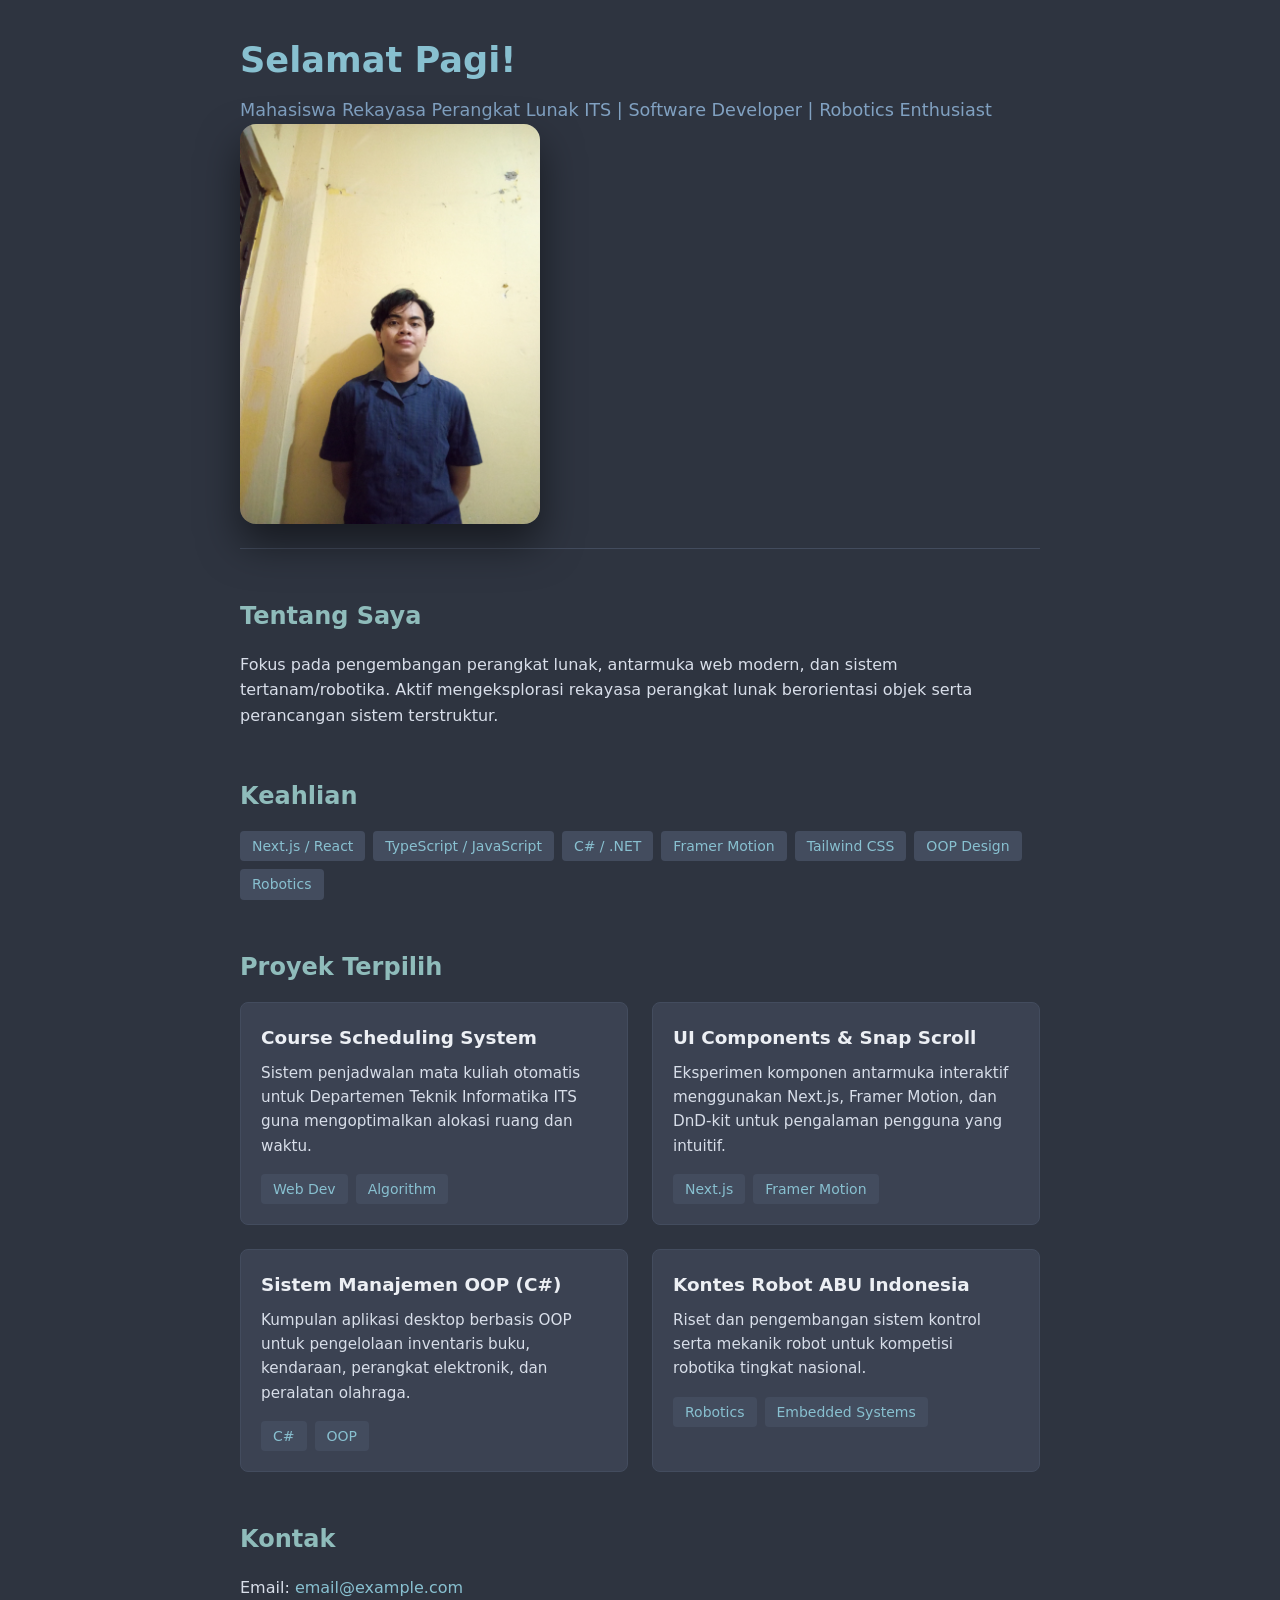
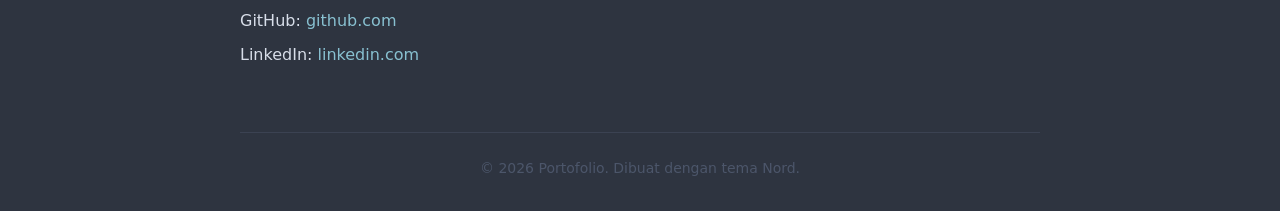
==== app/src/daffa/src/index.html @ e0f4303d "kalau ngasih format jangan mepet-mepet poo mas" ====
<!DOCTYPE html>
<html lang="id">
	<head>
		<meta charset="UTF-8">
		<meta name="viewport" content="width=device-width, initial-scale=1.0">
		<title>Portofolio</title>
		<style>
/* Nord Color Palette */
:root {
	--nord0: #2e3440;
	--nord1: #3b4252;
	--nord2: #434c5e;
	--nord3: #4c566a;
	--nord4: #d8dee9;
	--nord5: #e5e9f0;
	--nord6: #eceff4;
	--nord7: #8fbcbb;
	--nord8: #88c0d0;
	--nord9: #81a1c1;
	--nord10: #5e81ac;
	--nord11: #bf616a;
	--nord12: #d08770;
	--nord13: #ebcb8b;
	--nord14: #a3be8c;
	--nord15: #b48ead;
}

* {
	box-sizing: border-box;
	margin: 0;
	padding: 0;
}

		body {
			font-family: system-ui, -apple-system, BlinkMacSystemFont, 'Segoe UI', Roboto, sans-serif;
			background-color: var(--nord0);
			color: var(--nord4);
			line-height: 1.6;
			padding: 2rem 1rem;
		}

		.container {
			max-width: 800px;
			margin: 0 auto;
		}

		header {
			margin-bottom: 3rem;
			border-bottom: 1px solid var(--nord2);
			padding-bottom: 1.5rem;
		}

		h1 {
			color: var(--nord8);
			font-size: 2.2rem;
			margin-bottom: 0.5rem;
		}

		p.subtitle {
			color: var(--nord9);
			font-size: 1.1rem;
		}

		section {
			margin-bottom: 3rem;
		}

		h2 {
			color: var(--nord7);
			font-size: 1.5rem;
			margin-bottom: 1rem;
			display: flex;
			align-items: center;
			gap: 0.5rem;
		}

		.tags {
			display: flex;
			flex-wrap: wrap;
			gap: 0.5rem;
			margin-top: 0.5rem;
		}

		.tag {
			background-color: var(--nord2);
			color: var(--nord8);
			padding: 0.25rem 0.75rem;
			border-radius: 4px;
			font-size: 0.875rem;
			font-weight: 500;
		}

		.projects-grid {
			display: grid;
			grid-template-columns: 1fr;
			gap: 1.5rem;
		}

		@media (min-width: 640px) {
			.projects-grid {
				grid-template-columns: repeat(2, 1fr);
			}
		}

		.card {
			background-color: var(--nord1);
			border: 1px solid var(--nord2);
			border-radius: 8px;
			padding: 1.25rem;
			transition: transform 0.2s ease, border-color 0.2s ease;
		}

		.card:hover {
			transform: translateY(-2px);
			border-color: var(--nord8);
		}

		.card h3 {
			color: var(--nord6);
			font-size: 1.15rem;
			margin-bottom: 0.5rem;
		}

		.card p {
			color: var(--nord4);
			font-size: 0.95rem;
			margin-bottom: 1rem;
		}

		.contact-list {
			list-style: none;
		}

		.contact-list li {
			margin-bottom: 0.5rem;
		}

		a {
			color: var(--nord8);
			text-decoration: none;
			transition: color 0.2s ease;
		}

		a:hover {
			color: var(--nord7);
			text-decoration: underline;
		}

		footer {
			margin-top: 4rem;
			text-align: center;
			color: var(--nord3);
			font-size: 0.875rem;
			border-top: 1px solid var(--nord1);
			padding-top: 1.5rem;
		}
		.image-container {
			position: relative;
			width: 300px;
			height: 400px;
			background-color: var(--card-bg);
			border-radius: 16px;
			box-shadow: 0 20px 40px rgba(0, 0, 0, 0.5);
			overflow: hidden;
			/* Smooth return transition when cursor leaves */
			transition: transform 0.5s cubic-bezier(0.25, 1, 0.5, 1);
			will-change: transform;
		}

		.image-container img {
			width: 100%;
			height: 100%;
			object-fit: cover;
			pointer-events: none; /* Prevents image dragging glitches */
		}
		</style>
	</head>
	<body>

		<div class="container">
			<header>
				<h1 id="greeting">Halo!</h1>
				<p class="subtitle">Mahasiswa Rekayasa Perangkat Lunak ITS | Software Developer | Robotics Enthusiast</p>
				<div class="image-container" id="magnetic-image">
					<img src="../assets/gw-pas-masih-ganteng.jpg" alt="Avoidance Demo">
				</div>
			</header>

			<section id="about">
				<h2>Tentang Saya</h2>
				<p>
				Fokus pada pengembangan perangkat lunak, antarmuka web modern, dan sistem tertanam/robotika.
				Aktif mengeksplorasi rekayasa perangkat lunak berorientasi objek serta perancangan sistem terstruktur.
				</p>
			</section>

			<section id="skills">
				<h2>Keahlian</h2>
				<div class="tags">
					<span class="tag">Next.js / React</span>
					<span class="tag">TypeScript / JavaScript</span>
					<span class="tag">C# / .NET</span>
					<span class="tag">Framer Motion</span>
					<span class="tag">Tailwind CSS</span>
					<span class="tag">OOP Design</span>
					<span class="tag">Robotics</span>
				</div>
			</section>

			<section id="projects">
				<h2>Proyek Terpilih</h2>
				<div class="projects-grid">

					<div class="card">
						<h3>Course Scheduling System</h3>
						<p>Sistem penjadwalan mata kuliah otomatis untuk Departemen Teknik Informatika ITS guna mengoptimalkan alokasi ruang dan waktu.</p>
						<div class="tags">
							<span class="tag">Web Dev</span>
							<span class="tag">Algorithm</span>
						</div>
					</div>

					<div class="card">
						<h3>UI Components & Snap Scroll</h3>
						<p>Eksperimen komponen antarmuka interaktif menggunakan Next.js, Framer Motion, dan DnD-kit untuk pengalaman pengguna yang intuitif.</p>
						<div class="tags">
							<span class="tag">Next.js</span>
							<span class="tag">Framer Motion</span>
						</div>
					</div>

					<div class="card">
						<h3>Sistem Manajemen OOP (C#)</h3>
						<p>Kumpulan aplikasi desktop berbasis OOP untuk pengelolaan inventaris buku, kendaraan, perangkat elektronik, dan peralatan olahraga.</p>
						<div class="tags">
							<span class="tag">C#</span>
							<span class="tag">OOP</span>
						</div>
					</div>

					<div class="card">
						<h3>Kontes Robot ABU Indonesia</h3>
						<p>Riset dan pengembangan sistem kontrol serta mekanik robot untuk kompetisi robotika tingkat nasional.</p>
						<div class="tags">
							<span class="tag">Robotics</span>
							<span class="tag">Embedded Systems</span>
						</div>
					</div>

				</div>
			</section>

			<section id="contact">
				<h2>Kontak</h2>
				<ul class="contact-list">
					<li>Email: <a href="mailto:email@example.com">email@example.com</a></li>
					<li>GitHub: <a href="https://github.com" target="_blank" rel="noopener">github.com</a></li>
					<li>LinkedIn: <a href="https://linkedin.com" target="_blank" rel="noopener">linkedin.com</a></li>
				</ul>
			</section>

			<footer>
				<p>&copy; <span id="year"></span> Portofolio. Dibuat dengan tema Nord.</p>
			</footer>
		</div>

		<script>
			// Salam dinamis berdasarkan waktu
			const hour = new Date().getHours();
			const greetingEl = document.getElementById('greeting');

			if (hour < 11) {
				greetingEl.textContent = 'Selamat Pagi!';
			} else if (hour < 15) {
				greetingEl.textContent = 'Selamat Siang!';
			} else if (hour < 18) {
				greetingEl.textContent = 'Selamat Sore!';
			} else {
				greetingEl.textContent = 'Selamat Malam!';
			}

			// Tahun footer otomatis
			document.getElementById('year').textContent = new Date().getFullYear();
			const el = document.getElementById('magnetic-image');

			// Configuration constants
			const AVOID_RADIUS = 200; // How close the mouse needs to get (in pixels)
			const PUSH_STRENGTH = 40;  // Maximum distance the image will move away (in pixels)

			window.addEventListener('mousemove', (e) => {
				// Get the bounding box of the image element
				const rect = el.getBoundingClientRect();

				// Calculate the center coordinates of the image
				const elX = rect.left + rect.width / 2;
				const elY = rect.top + rect.height / 2;

				// Calculate distance between mouse and image center
				const deltaX = e.clientX - elX;
				const deltaY = e.clientY - elY;
				const distance = Math.hypot(deltaX, deltaY);

				// If mouse is within the avoidance radius
				if (distance < AVOID_RADIUS) {
					// Calculate the force based on how close the mouse is (closer = stronger push)
					const force = (AVOID_RADIUS - distance) / AVOID_RADIUS;

					// Calculate angle of movement
					const angle = Math.atan2(deltaY, deltaX);

					// Calculate the inverse (opposite) translation coordinates
					const moveX = -Math.cos(angle) * force * PUSH_STRENGTH;
					const moveY = -Math.sin(angle) * force * PUSH_STRENGTH;

					// Temporarily disable the CSS transition for real-time tracking
					el.style.transition = 'none';
					el.style.transform = `translate(${moveX}px, ${moveY}px)`;
				} else {
					// Reset position and re-enable smooth spring back transition
					el.style.transition = 'transform 0.5s cubic-bezier(0.25, 1, 0.5, 1)';
					el.style.transform = 'translate(0px, 0px)';
				}
			});
		</script>
	</body>
</html>
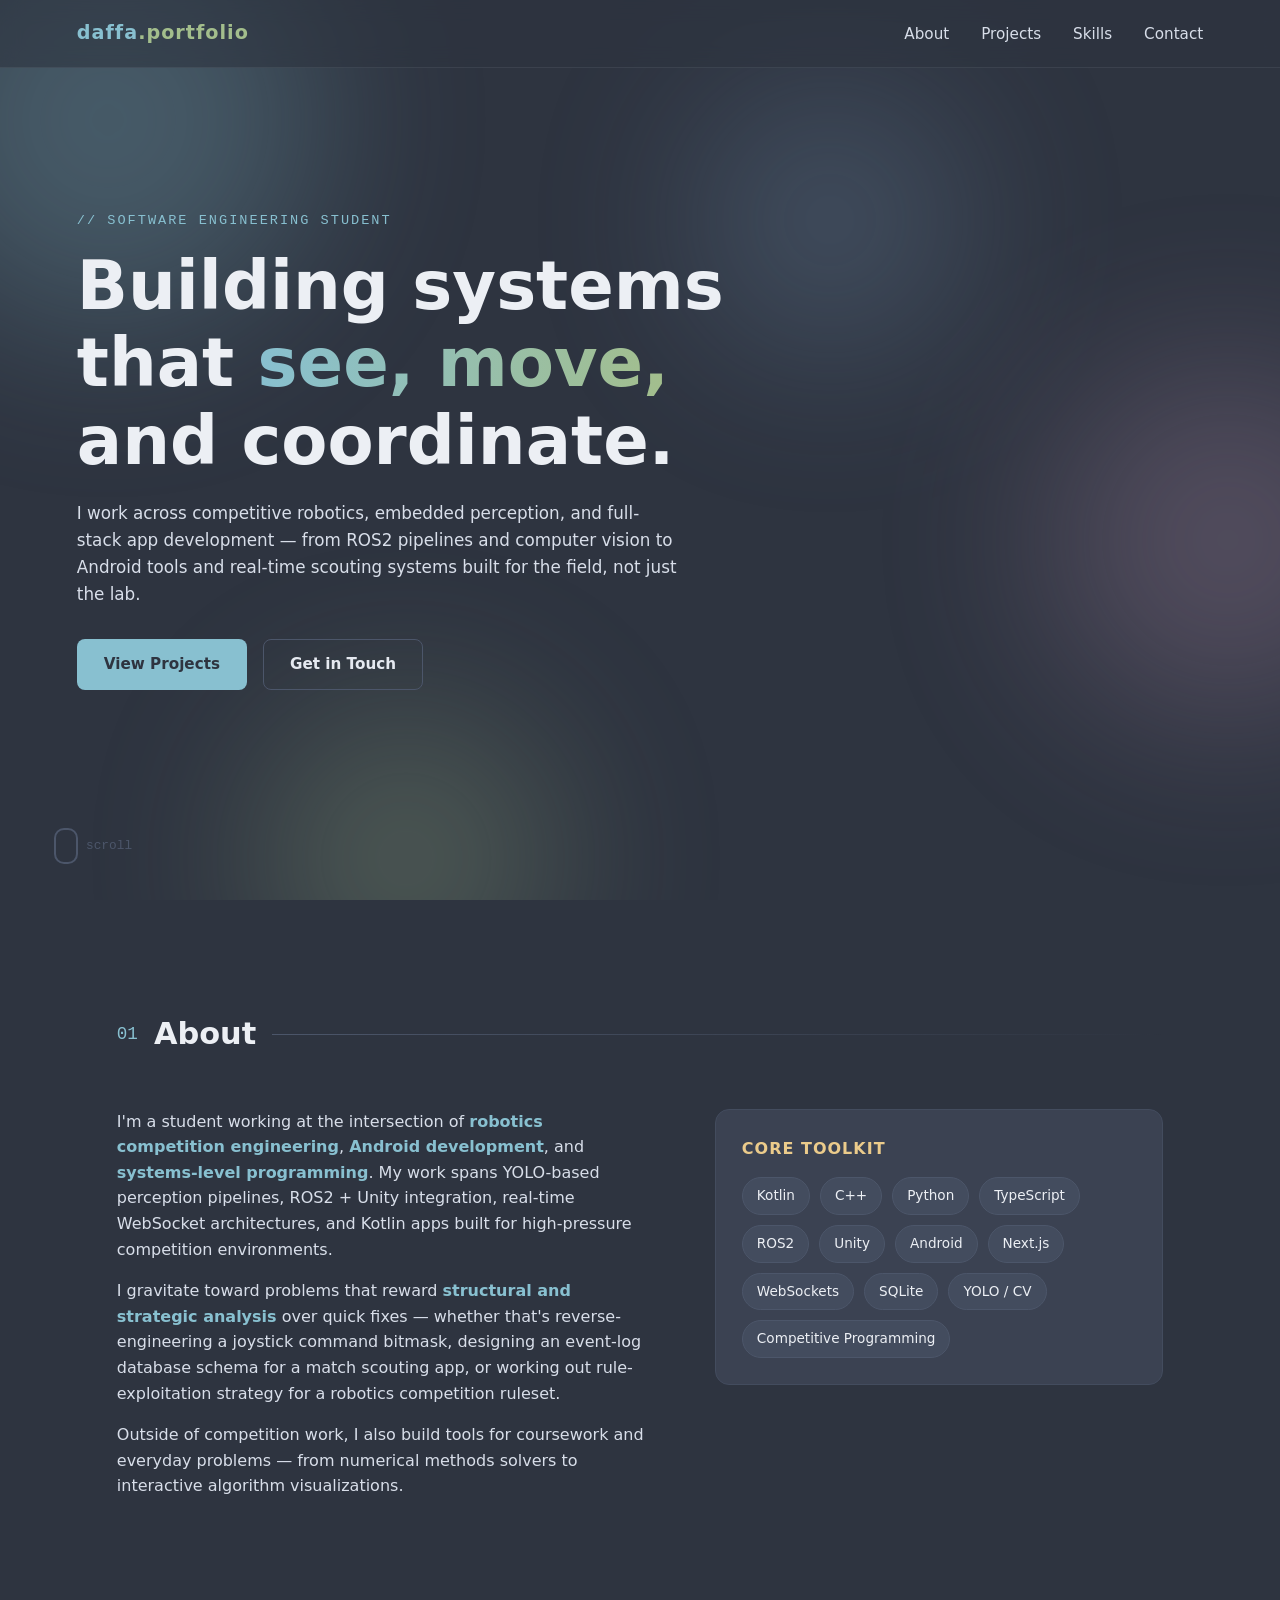
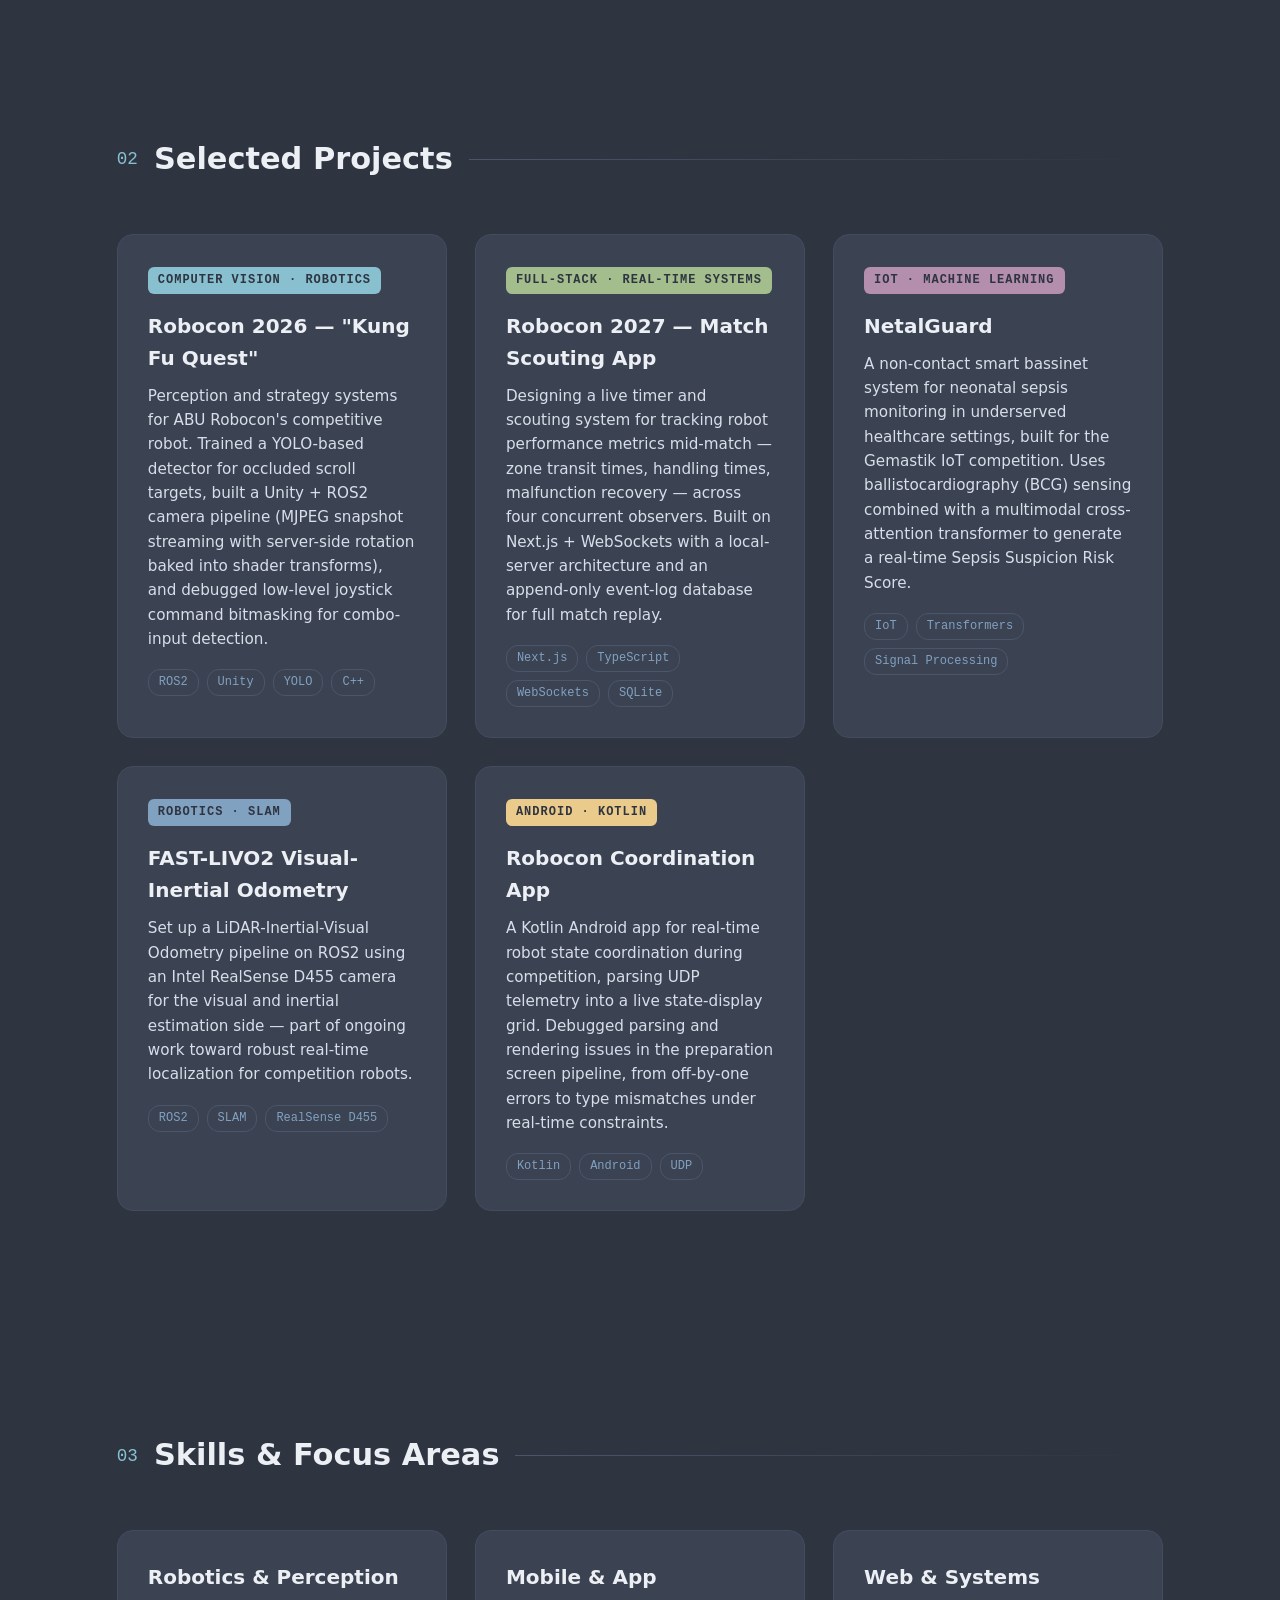
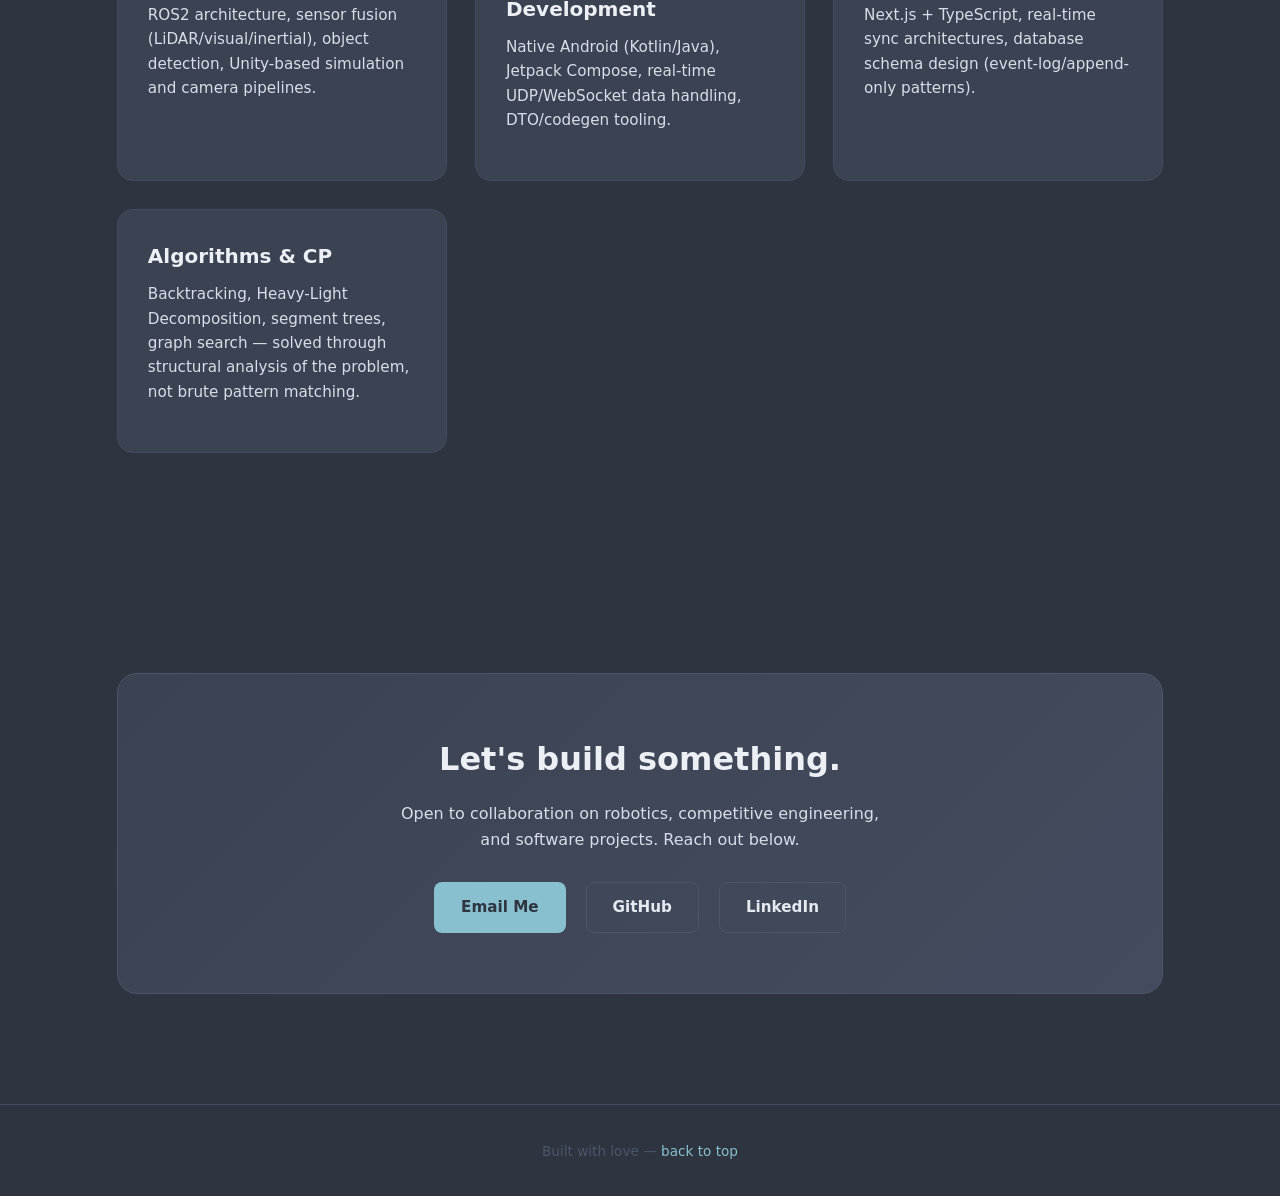
==== commit 93c6f25f: "ubah html" ====
--- a/app/src/daffa/src/index.html
+++ b/app/src/daffa/src/index.html
@@ -1,326 +1,355 @@
 <!DOCTYPE html>
-<html lang="id">
-	<head>
-		<meta charset="UTF-8">
-		<meta name="viewport" content="width=device-width, initial-scale=1.0">
-		<title>Portofolio</title>
-		<style>
-/* Nord Color Palette */
-:root {
-	--nord0: #2e3440;
-	--nord1: #3b4252;
-	--nord2: #434c5e;
-	--nord3: #4c566a;
-	--nord4: #d8dee9;
-	--nord5: #e5e9f0;
-	--nord6: #eceff4;
-	--nord7: #8fbcbb;
-	--nord8: #88c0d0;
-	--nord9: #81a1c1;
-	--nord10: #5e81ac;
-	--nord11: #bf616a;
-	--nord12: #d08770;
-	--nord13: #ebcb8b;
-	--nord14: #a3be8c;
-	--nord15: #b48ead;
-}
-
-* {
-	box-sizing: border-box;
-	margin: 0;
-	padding: 0;
-}
-
-		body {
-			font-family: system-ui, -apple-system, BlinkMacSystemFont, 'Segoe UI', Roboto, sans-serif;
-			background-color: var(--nord0);
-			color: var(--nord4);
-			line-height: 1.6;
-			padding: 2rem 1rem;
-		}
-
-		.container {
-			max-width: 800px;
-			margin: 0 auto;
-		}
-
-		header {
-			margin-bottom: 3rem;
-			border-bottom: 1px solid var(--nord2);
-			padding-bottom: 1.5rem;
-		}
-
-		h1 {
-			color: var(--nord8);
-			font-size: 2.2rem;
-			margin-bottom: 0.5rem;
-		}
-
-		p.subtitle {
-			color: var(--nord9);
-			font-size: 1.1rem;
-		}
-
-		section {
-			margin-bottom: 3rem;
-		}
-
-		h2 {
-			color: var(--nord7);
-			font-size: 1.5rem;
-			margin-bottom: 1rem;
-			display: flex;
-			align-items: center;
-			gap: 0.5rem;
-		}
-
-		.tags {
-			display: flex;
-			flex-wrap: wrap;
-			gap: 0.5rem;
-			margin-top: 0.5rem;
-		}
-
-		.tag {
-			background-color: var(--nord2);
-			color: var(--nord8);
-			padding: 0.25rem 0.75rem;
-			border-radius: 4px;
-			font-size: 0.875rem;
-			font-weight: 500;
-		}
-
-		.projects-grid {
-			display: grid;
-			grid-template-columns: 1fr;
-			gap: 1.5rem;
-		}
-
-		@media (min-width: 640px) {
-			.projects-grid {
-				grid-template-columns: repeat(2, 1fr);
-			}
-		}
-
-		.card {
-			background-color: var(--nord1);
-			border: 1px solid var(--nord2);
-			border-radius: 8px;
-			padding: 1.25rem;
-			transition: transform 0.2s ease, border-color 0.2s ease;
-		}
-
-		.card:hover {
-			transform: translateY(-2px);
-			border-color: var(--nord8);
-		}
-
-		.card h3 {
-			color: var(--nord6);
-			font-size: 1.15rem;
-			margin-bottom: 0.5rem;
-		}
-
-		.card p {
-			color: var(--nord4);
-			font-size: 0.95rem;
-			margin-bottom: 1rem;
-		}
-
-		.contact-list {
-			list-style: none;
-		}
-
-		.contact-list li {
-			margin-bottom: 0.5rem;
-		}
-
-		a {
-			color: var(--nord8);
-			text-decoration: none;
-			transition: color 0.2s ease;
-		}
-
-		a:hover {
-			color: var(--nord7);
-			text-decoration: underline;
-		}
-
-		footer {
-			margin-top: 4rem;
-			text-align: center;
-			color: var(--nord3);
-			font-size: 0.875rem;
-			border-top: 1px solid var(--nord1);
-			padding-top: 1.5rem;
-		}
-		.image-container {
-			position: relative;
-			width: 300px;
-			height: 400px;
-			background-color: var(--card-bg);
-			border-radius: 16px;
-			box-shadow: 0 20px 40px rgba(0, 0, 0, 0.5);
-			overflow: hidden;
-			/* Smooth return transition when cursor leaves */
-			transition: transform 0.5s cubic-bezier(0.25, 1, 0.5, 1);
-			will-change: transform;
-		}
-
-		.image-container img {
-			width: 100%;
-			height: 100%;
-			object-fit: cover;
-			pointer-events: none; /* Prevents image dragging glitches */
-		}
-		</style>
-	</head>
-	<body>
-
-		<div class="container">
-			<header>
-				<h1 id="greeting">Halo!</h1>
-				<p class="subtitle">Mahasiswa Rekayasa Perangkat Lunak ITS | Software Developer | Robotics Enthusiast</p>
-				<div class="image-container" id="magnetic-image">
-					<img src="../assets/gw-pas-masih-ganteng.jpg" alt="Avoidance Demo">
-				</div>
-			</header>
-
-			<section id="about">
-				<h2>Tentang Saya</h2>
-				<p>
-				Fokus pada pengembangan perangkat lunak, antarmuka web modern, dan sistem tertanam/robotika.
-				Aktif mengeksplorasi rekayasa perangkat lunak berorientasi objek serta perancangan sistem terstruktur.
-				</p>
-			</section>
-
-			<section id="skills">
-				<h2>Keahlian</h2>
-				<div class="tags">
-					<span class="tag">Next.js / React</span>
-					<span class="tag">TypeScript / JavaScript</span>
-					<span class="tag">C# / .NET</span>
-					<span class="tag">Framer Motion</span>
-					<span class="tag">Tailwind CSS</span>
-					<span class="tag">OOP Design</span>
-					<span class="tag">Robotics</span>
-				</div>
-			</section>
-
-			<section id="projects">
-				<h2>Proyek Terpilih</h2>
-				<div class="projects-grid">
-
-					<div class="card">
-						<h3>Course Scheduling System</h3>
-						<p>Sistem penjadwalan mata kuliah otomatis untuk Departemen Teknik Informatika ITS guna mengoptimalkan alokasi ruang dan waktu.</p>
-						<div class="tags">
-							<span class="tag">Web Dev</span>
-							<span class="tag">Algorithm</span>
-						</div>
-					</div>
-
-					<div class="card">
-						<h3>UI Components & Snap Scroll</h3>
-						<p>Eksperimen komponen antarmuka interaktif menggunakan Next.js, Framer Motion, dan DnD-kit untuk pengalaman pengguna yang intuitif.</p>
-						<div class="tags">
-							<span class="tag">Next.js</span>
-							<span class="tag">Framer Motion</span>
-						</div>
-					</div>
-
-					<div class="card">
-						<h3>Sistem Manajemen OOP (C#)</h3>
-						<p>Kumpulan aplikasi desktop berbasis OOP untuk pengelolaan inventaris buku, kendaraan, perangkat elektronik, dan peralatan olahraga.</p>
-						<div class="tags">
-							<span class="tag">C#</span>
-							<span class="tag">OOP</span>
-						</div>
-					</div>
-
-					<div class="card">
-						<h3>Kontes Robot ABU Indonesia</h3>
-						<p>Riset dan pengembangan sistem kontrol serta mekanik robot untuk kompetisi robotika tingkat nasional.</p>
-						<div class="tags">
-							<span class="tag">Robotics</span>
-							<span class="tag">Embedded Systems</span>
-						</div>
-					</div>
-
-				</div>
-			</section>
-
-			<section id="contact">
-				<h2>Kontak</h2>
-				<ul class="contact-list">
-					<li>Email: <a href="mailto:email@example.com">email@example.com</a></li>
-					<li>GitHub: <a href="https://github.com" target="_blank" rel="noopener">github.com</a></li>
-					<li>LinkedIn: <a href="https://linkedin.com" target="_blank" rel="noopener">linkedin.com</a></li>
-				</ul>
-			</section>
-
-			<footer>
-				<p>&copy; <span id="year"></span> Portofolio. Dibuat dengan tema Nord.</p>
-			</footer>
-		</div>
-
-		<script>
-			// Salam dinamis berdasarkan waktu
-			const hour = new Date().getHours();
-			const greetingEl = document.getElementById('greeting');
-
-			if (hour < 11) {
-				greetingEl.textContent = 'Selamat Pagi!';
-			} else if (hour < 15) {
-				greetingEl.textContent = 'Selamat Siang!';
-			} else if (hour < 18) {
-				greetingEl.textContent = 'Selamat Sore!';
-			} else {
-				greetingEl.textContent = 'Selamat Malam!';
-			}
-
-			// Tahun footer otomatis
-			document.getElementById('year').textContent = new Date().getFullYear();
-			const el = document.getElementById('magnetic-image');
-
-			// Configuration constants
-			const AVOID_RADIUS = 200; // How close the mouse needs to get (in pixels)
-			const PUSH_STRENGTH = 40;  // Maximum distance the image will move away (in pixels)
-
-			window.addEventListener('mousemove', (e) => {
-				// Get the bounding box of the image element
-				const rect = el.getBoundingClientRect();
-
-				// Calculate the center coordinates of the image
-				const elX = rect.left + rect.width / 2;
-				const elY = rect.top + rect.height / 2;
-
-				// Calculate distance between mouse and image center
-				const deltaX = e.clientX - elX;
-				const deltaY = e.clientY - elY;
-				const distance = Math.hypot(deltaX, deltaY);
-
-				// If mouse is within the avoidance radius
-				if (distance < AVOID_RADIUS) {
-					// Calculate the force based on how close the mouse is (closer = stronger push)
-					const force = (AVOID_RADIUS - distance) / AVOID_RADIUS;
-
-					// Calculate angle of movement
-					const angle = Math.atan2(deltaY, deltaX);
-
-					// Calculate the inverse (opposite) translation coordinates
-					const moveX = -Math.cos(angle) * force * PUSH_STRENGTH;
-					const moveY = -Math.sin(angle) * force * PUSH_STRENGTH;
-
-					// Temporarily disable the CSS transition for real-time tracking
-					el.style.transition = 'none';
-					el.style.transform = `translate(${moveX}px, ${moveY}px)`;
-				} else {
-					// Reset position and re-enable smooth spring back transition
-					el.style.transition = 'transform 0.5s cubic-bezier(0.25, 1, 0.5, 1)';
-					el.style.transform = 'translate(0px, 0px)';
-				}
-			});
-		</script>
-	</body>
+<html lang="en">
+<head>
+<meta charset="UTF-8">
+<meta name="viewport" content="width=device-width, initial-scale=1.0">
+<title>Software Engineer</title>
+<style>
+  :root{
+    --nord0:#2e3440; --nord1:#3b4252; --nord2:#434c5e; --nord3:#4c566a;
+    --nord4:#d8dee9; --nord5:#e5e9f0; --nord6:#eceff4;
+    --nord7:#8fbcbb; --nord8:#88c0d0; --nord9:#81a1c1; --nord10:#5e81ac;
+    --nord11:#bf616a; --nord12:#d08770; --nord13:#ebcb8b; --nord14:#a3be8c; --nord15:#b48ead;
+  }
+  *{box-sizing:border-box; margin:0; padding:0;}
+  html{scroll-behavior:smooth;}
+  body{
+    background:var(--nord0);
+    color:var(--nord5);
+    font-family:'Segoe UI', system-ui, -apple-system, sans-serif;
+    overflow-x:hidden;
+    line-height:1.6;
+  }
+  ::selection{background:var(--nord8); color:var(--nord0);}
+
+  /* Background aurora effect */
+  .aurora{
+    position:fixed; inset:0; z-index:0; pointer-events:none; overflow:hidden;
+  }
+  .aurora span{
+    position:absolute; border-radius:50%; filter:blur(90px); opacity:.28;
+    animation:float 18s ease-in-out infinite;
+  }
+  .aurora span:nth-child(1){width:420px; height:420px; background:var(--nord8); top:-10%; left:-8%; animation-duration:22s;}
+  .aurora span:nth-child(2){width:360px; height:360px; background:var(--nord15); top:40%; right:-10%; animation-duration:26s; animation-delay:2s;}
+  .aurora span:nth-child(3){width:300px; height:300px; background:var(--nord14); bottom:-12%; left:20%; animation-duration:20s; animation-delay:4s;}
+  .aurora span:nth-child(4){width:260px; height:260px; background:var(--nord9); top:10%; right:25%; animation-duration:24s; animation-delay:1s;}
+  @keyframes float{
+    0%,100%{transform:translate(0,0) scale(1);}
+    50%{transform:translate(40px,-30px) scale(1.1);}
+  }
+
+  header, main, footer{position:relative; z-index:1;}
+
+  /* Nav */
+  nav{
+    position:fixed; top:0; left:0; right:0; z-index:10;
+    display:flex; justify-content:space-between; align-items:center;
+    padding:18px 6%; backdrop-filter:blur(10px);
+    background:rgba(46,52,64,0.6); border-bottom:1px solid rgba(216,222,233,0.08);
+  }
+  .logo{font-weight:700; letter-spacing:1px; color:var(--nord8); font-size:1.2rem;}
+  .logo span{color:var(--nord14);}
+  nav ul{list-style:none; display:flex; gap:32px;}
+  nav a{color:var(--nord4); text-decoration:none; font-size:.95rem; transition:color .25s;}
+  nav a:hover{color:var(--nord8);}
+  .nav-toggle{display:none; flex-direction:column; gap:5px; cursor:pointer;}
+  .nav-toggle div{width:24px; height:2px; background:var(--nord5);}
+
+  /* Hero */
+  .hero{
+    min-height:100vh; display:flex; flex-direction:column;
+    justify-content:center; align-items:flex-start;
+    padding:0 6%; max-width:900px;
+  }
+  .hero .tag{
+    color:var(--nord8); font-family:monospace; letter-spacing:2px;
+    text-transform:uppercase; font-size:.85rem; margin-bottom:16px;
+    opacity:0; animation:fadeUp .8s ease forwards .1s;
+  }
+  .hero h1{
+    font-size:clamp(2.2rem, 6vw, 4.2rem); font-weight:800; line-height:1.15;
+    color:var(--nord6);
+    opacity:0; animation:fadeUp .8s ease forwards .3s;
+  }
+  .hero h1 .accent{
+    background:linear-gradient(90deg, var(--nord8), var(--nord14));
+    -webkit-background-clip:text; background-clip:text; color:transparent;
+  }
+  .hero p{
+    margin-top:20px; max-width:600px; color:var(--nord4); font-size:1.05rem;
+    opacity:0; animation:fadeUp .8s ease forwards .5s;
+  }
+  .hero .cta{
+    margin-top:32px; display:flex; gap:16px; flex-wrap:wrap;
+    opacity:0; animation:fadeUp .8s ease forwards .7s;
+  }
+  .btn{
+    padding:12px 26px; border-radius:8px; font-weight:600; font-size:.95rem;
+    text-decoration:none; transition:transform .2s, box-shadow .2s; display:inline-block;
+    border:1px solid transparent; cursor:pointer;
+  }
+  .btn-primary{background:var(--nord8); color:var(--nord0);}
+  .btn-primary:hover{transform:translateY(-3px); box-shadow:0 10px 25px rgba(136,192,208,.3);}
+  .btn-outline{border-color:var(--nord3); color:var(--nord5); background:transparent;}
+  .btn-outline:hover{border-color:var(--nord8); color:var(--nord8); transform:translateY(-3px);}
+  @keyframes fadeUp{ from{opacity:0; transform:translateY(24px);} to{opacity:1; transform:translateY(0);} }
+
+  .scroll-hint{
+    position:absolute; bottom:36px; left:6%; font-family:monospace; font-size:.8rem;
+    color:var(--nord3); display:flex; align-items:center; gap:8px;
+  }
+  .scroll-hint::before{
+    content:''; width:20px; height:32px; border:2px solid var(--nord3); border-radius:10px;
+    display:inline-block; position:relative;
+  }
+
+  section{padding:110px 6%; max-width:1200px; margin:0 auto;}
+  .section-title{
+    display:flex; align-items:center; gap:16px; margin-bottom:50px;
+  }
+  .section-title .num{ color:var(--nord8); font-family:monospace; font-size:1.1rem;}
+  .section-title h2{ font-size:1.9rem; color:var(--nord6); font-weight:700;}
+  .section-title::after{
+    content:''; flex:1; height:1px; background:linear-gradient(90deg, var(--nord3), transparent);
+  }
+
+  .reveal{opacity:0; transform:translateY(30px); transition:opacity .7s ease, transform .7s ease;}
+  .reveal.visible{opacity:1; transform:translateY(0);}
+
+  /* About */
+  .about-grid{display:grid; grid-template-columns:1.2fr 1fr; gap:60px; align-items:start;}
+  .about-grid p{color:var(--nord4); margin-bottom:16px;}
+  .about-grid .highlight{color:var(--nord8); font-weight:600;}
+  .stack-card{
+    background:var(--nord1); border:1px solid var(--nord2); border-radius:14px; padding:26px;
+  }
+  .stack-card h3{color:var(--nord13); margin-bottom:16px; font-size:1rem; letter-spacing:1px; text-transform:uppercase;}
+  .chips{display:flex; flex-wrap:wrap; gap:10px;}
+  .chip{
+    background:var(--nord2); color:var(--nord6); padding:7px 14px; border-radius:20px;
+    font-size:.85rem; border:1px solid var(--nord3); transition:all .2s;
+  }
+  .chip:hover{ background:var(--nord10); border-color:var(--nord10); transform:translateY(-2px);}
+
+  /* Projects */
+  .projects-grid{display:grid; grid-template-columns:repeat(auto-fit,minmax(320px,1fr)); gap:28px;}
+  .project-card{
+    background:var(--nord1); border:1px solid var(--nord2); border-radius:16px;
+    padding:30px; position:relative; overflow:hidden; transition:transform .35s, border-color .35s;
+  }
+  .project-card::before{
+    content:''; position:absolute; top:0; left:0; right:0; height:3px;
+    background:linear-gradient(90deg, var(--accent1,var(--nord8)), var(--accent2,var(--nord14)));
+    transform:scaleX(0); transform-origin:left; transition:transform .4s;
+  }
+  .project-card:hover{transform:translateY(-8px); border-color:var(--nord3);}
+  .project-card:hover::before{transform:scaleX(1);}
+  .project-tag{
+    display:inline-block; font-family:monospace; font-size:.75rem; letter-spacing:1px;
+    color:var(--nord0); background:var(--accent1,var(--nord8)); padding:4px 10px; border-radius:6px;
+    margin-bottom:16px; font-weight:700; text-transform:uppercase;
+  }
+  .project-card h3{color:var(--nord6); font-size:1.25rem; margin-bottom:10px;}
+  .project-card p{color:var(--nord4); font-size:.95rem; margin-bottom:18px;}
+  .project-tools{display:flex; flex-wrap:wrap; gap:8px;}
+  .project-tools span{
+    font-size:.75rem; color:var(--nord9); border:1px solid var(--nord3); padding:3px 10px;
+    border-radius:12px; font-family:monospace;
+  }
+
+  /* Contact */
+  .contact-box{
+    background:linear-gradient(135deg, var(--nord1), var(--nord2));
+    border-radius:20px; padding:60px 6%; text-align:center; border:1px solid var(--nord3);
+  }
+  .contact-box h2{font-size:2rem; color:var(--nord6); margin-bottom:16px;}
+  .contact-box p{color:var(--nord4); max-width:500px; margin:0 auto 30px;}
+  .contact-links{display:flex; gap:20px; justify-content:center; flex-wrap:wrap;}
+
+  footer{
+    text-align:center; padding:36px 6%; color:var(--nord3); font-size:.85rem;
+    border-top:1px solid var(--nord2);
+  }
+  footer a{color:var(--nord8); text-decoration:none;}
+
+  @media(max-width:800px){
+    .about-grid{grid-template-columns:1fr;}
+    nav ul{
+      position:fixed; top:64px; right:0; background:var(--nord1); flex-direction:column;
+      width:220px; padding:20px; border-radius:0 0 0 12px; gap:18px;
+      transform:translateX(110%); transition:transform .3s; border:1px solid var(--nord2);
+    }
+    nav ul.open{transform:translateX(0);}
+    .nav-toggle{display:flex;}
+  }
+</style>
+</head>
+<body>
+
+<div class="aurora"><span></span><span></span><span></span><span></span></div>
+
+<nav>
+  <div class="logo">daffa<span>.portfolio</span></div>
+  <ul id="navMenu">
+    <li><a href="#about">About</a></li>
+    <li><a href="#projects">Projects</a></li>
+    <li><a href="#skills">Skills</a></li>
+    <li><a href="#contact">Contact</a></li>
+  </ul>
+  <div class="nav-toggle" id="navToggle"><div></div><div></div><div></div></div>
+</nav>
+
+<header class="hero">
+  <div class="tag">// software engineering student</div>
+  <h1>Building systems that <span class="accent">see, move,</span><br> and coordinate.</h1>
+  <p>I work across competitive robotics, embedded perception, and full-stack app development — from ROS2 pipelines and computer vision to Android tools and real-time scouting systems built for the field, not just the lab.</p>
+  <div class="cta">
+    <a href="#projects" class="btn btn-primary">View Projects</a>
+    <a href="#contact" class="btn btn-outline">Get in Touch</a>
+  </div>
+  <div class="scroll-hint">scroll</div>
+</header>
+
+<main>
+  <section id="about">
+    <div class="section-title reveal"><span class="num">01</span><h2>About</h2></div>
+    <div class="about-grid">
+      <div class="reveal">
+        <p>I'm a student working at the intersection of <span class="highlight">robotics competition engineering</span>, <span class="highlight">Android development</span>, and <span class="highlight">systems-level programming</span>. My work spans YOLO-based perception pipelines, ROS2 + Unity integration, real-time WebSocket architectures, and Kotlin apps built for high-pressure competition environments.</p>
+        <p>I gravitate toward problems that reward <span class="highlight">structural and strategic analysis</span> over quick fixes — whether that's reverse-engineering a joystick command bitmask, designing an event-log database schema for a match scouting app, or working out rule-exploitation strategy for a robotics competition ruleset.</p>
+        <p>Outside of competition work, I also build tools for coursework and everyday problems — from numerical methods solvers to interactive algorithm visualizations.</p>
+      </div>
+      <div class="stack-card reveal">
+        <h3>Core Toolkit</h3>
+        <div class="chips">
+          <span class="chip">Kotlin</span>
+          <span class="chip">C++</span>
+          <span class="chip">Python</span>
+          <span class="chip">TypeScript</span>
+          <span class="chip">ROS2</span>
+          <span class="chip">Unity</span>
+          <span class="chip">Android</span>
+          <span class="chip">Next.js</span>
+          <span class="chip">WebSockets</span>
+          <span class="chip">SQLite</span>
+          <span class="chip">YOLO / CV</span>
+          <span class="chip">Competitive Programming</span>
+        </div>
+      </div>
+    </div>
+  </section>
+
+  <section id="projects">
+    <div class="section-title reveal"><span class="num">02</span><h2>Selected Projects</h2></div>
+    <div class="projects-grid">
+
+      <div class="project-card reveal" style="--accent1:var(--nord8); --accent2:var(--nord10);">
+        <span class="project-tag" style="background:var(--nord8);">Computer Vision · Robotics</span>
+        <h3>Robocon 2026 — "Kung Fu Quest"</h3>
+        <p>Perception and strategy systems for ABU Robocon's competitive robot. Trained a YOLO-based detector for occluded scroll targets, built a Unity + ROS2 camera pipeline (MJPEG snapshot streaming with server-side rotation baked into shader transforms), and debugged low-level joystick command bitmasking for combo-input detection.</p>
+        <div class="project-tools">
+          <span>ROS2</span><span>Unity</span><span>YOLO</span><span>C++</span>
+        </div>
+      </div>
+
+      <div class="project-card reveal" style="--accent1:var(--nord14); --accent2:var(--nord8);">
+        <span class="project-tag" style="background:var(--nord14);">Full-Stack · Real-Time Systems</span>
+        <h3>Robocon 2027 — Match Scouting App</h3>
+        <p>Designing a live timer and scouting system for tracking robot performance metrics mid-match — zone transit times, handling times, malfunction recovery — across four concurrent observers. Built on Next.js + WebSockets with a local-server architecture and an append-only event-log database for full match replay.</p>
+        <div class="project-tools">
+          <span>Next.js</span><span>TypeScript</span><span>WebSockets</span><span>SQLite</span>
+        </div>
+      </div>
+
+      <div class="project-card reveal" style="--accent1:var(--nord15); --accent2:var(--nord9);">
+        <span class="project-tag" style="background:var(--nord15);">IoT · Machine Learning</span>
+        <h3>NetalGuard</h3>
+        <p>A non-contact smart bassinet system for neonatal sepsis monitoring in underserved healthcare settings, built for the Gemastik IoT competition. Uses ballistocardiography (BCG) sensing combined with a multimodal cross-attention transformer to generate a real-time Sepsis Suspicion Risk Score.</p>
+        <div class="project-tools">
+          <span>IoT</span><span>Transformers</span><span>Signal Processing</span>
+        </div>
+      </div>
+
+      <div class="project-card reveal" style="--accent1:var(--nord9); --accent2:var(--nord7);">
+        <span class="project-tag" style="background:var(--nord9);">Robotics · SLAM</span>
+        <h3>FAST-LIVO2 Visual-Inertial Odometry</h3>
+        <p>Set up a LiDAR-Inertial-Visual Odometry pipeline on ROS2 using an Intel RealSense D455 camera for the visual and inertial estimation side — part of ongoing work toward robust real-time localization for competition robots.</p>
+        <div class="project-tools">
+          <span>ROS2</span><span>SLAM</span><span>RealSense D455</span>
+        </div>
+      </div>
+
+      <div class="project-card reveal" style="--accent1:var(--nord13); --accent2:var(--nord12);">
+        <span class="project-tag" style="background:var(--nord13); color:var(--nord0);">Android · Kotlin</span>
+        <h3>Robocon Coordination App</h3>
+        <p>A Kotlin Android app for real-time robot state coordination during competition, parsing UDP telemetry into a live state-display grid. Debugged parsing and rendering issues in the preparation screen pipeline, from off-by-one errors to type mismatches under real-time constraints.</p>
+        <div class="project-tools">
+          <span>Kotlin</span><span>Android</span><span>UDP</span>
+        </div>
+      </div>
+
+    </div>
+  </section>
+
+  <section id="skills">
+    <div class="section-title reveal"><span class="num">03</span><h2>Skills & Focus Areas</h2></div>
+    <div class="projects-grid">
+      <div class="project-card reveal" style="--accent1:var(--nord8);">
+        <h3>Robotics & Perception</h3>
+        <p>ROS2 architecture, sensor fusion (LiDAR/visual/inertial), object detection, Unity-based simulation and camera pipelines.</p>
+      </div>
+      <div class="project-card reveal" style="--accent1:var(--nord14);">
+        <h3>Mobile & App Development</h3>
+        <p>Native Android (Kotlin/Java), Jetpack Compose, real-time UDP/WebSocket data handling, DTO/codegen tooling.</p>
+      </div>
+      <div class="project-card reveal" style="--accent1:var(--nord15);">
+        <h3>Web & Systems</h3>
+        <p>Next.js + TypeScript, real-time sync architectures, database schema design (event-log/append-only patterns).</p>
+      </div>
+      <div class="project-card reveal" style="--accent1:var(--nord13);">
+        <h3>Algorithms & CP</h3>
+        <p>Backtracking, Heavy-Light Decomposition, segment trees, graph search — solved through structural analysis of the problem, not brute pattern matching.</p>
+      </div>
+    </div>
+  </section>
+
+  <section id="contact">
+    <div class="contact-box reveal">
+      <h2>Let's build something.</h2>
+      <p>Open to collaboration on robotics, competitive engineering, and software projects. Reach out below.</p>
+      <div class="contact-links">
+        <a href="mailto:daffa.randika.3@gmail.com" class="btn btn-primary">Email Me</a>
+        <a href="https://github.com/daffarandika" class="btn btn-outline">GitHub</a>
+        <a href="https://www.linkedin.com/in/daffa-randika-b3b740244" class="btn btn-outline">LinkedIn</a>
+      </div>
+    </div>
+  </section>
+</main>
+
+<footer>
+  Built with love — <a href="#about">back to top</a>
+</footer>
+
+<script>
+  // Mobile nav toggle
+  const navToggle = document.getElementById('navToggle');
+  const navMenu = document.getElementById('navMenu');
+  navToggle.addEventListener('click', () => navMenu.classList.toggle('open'));
+  navMenu.querySelectorAll('a').forEach(a => a.addEventListener('click', () => navMenu.classList.remove('open')));
+
+  // Scroll reveal
+  const revealEls = document.querySelectorAll('.reveal');
+  const observer = new IntersectionObserver((entries) => {
+    entries.forEach(entry => {
+      if(entry.isIntersecting){
+        entry.target.classList.add('visible');
+        observer.unobserve(entry.target);
+      }
+    });
+  }, { threshold: 0.15 });
+  revealEls.forEach(el => observer.observe(el));
+</script>
+
+</body>
 </html>
